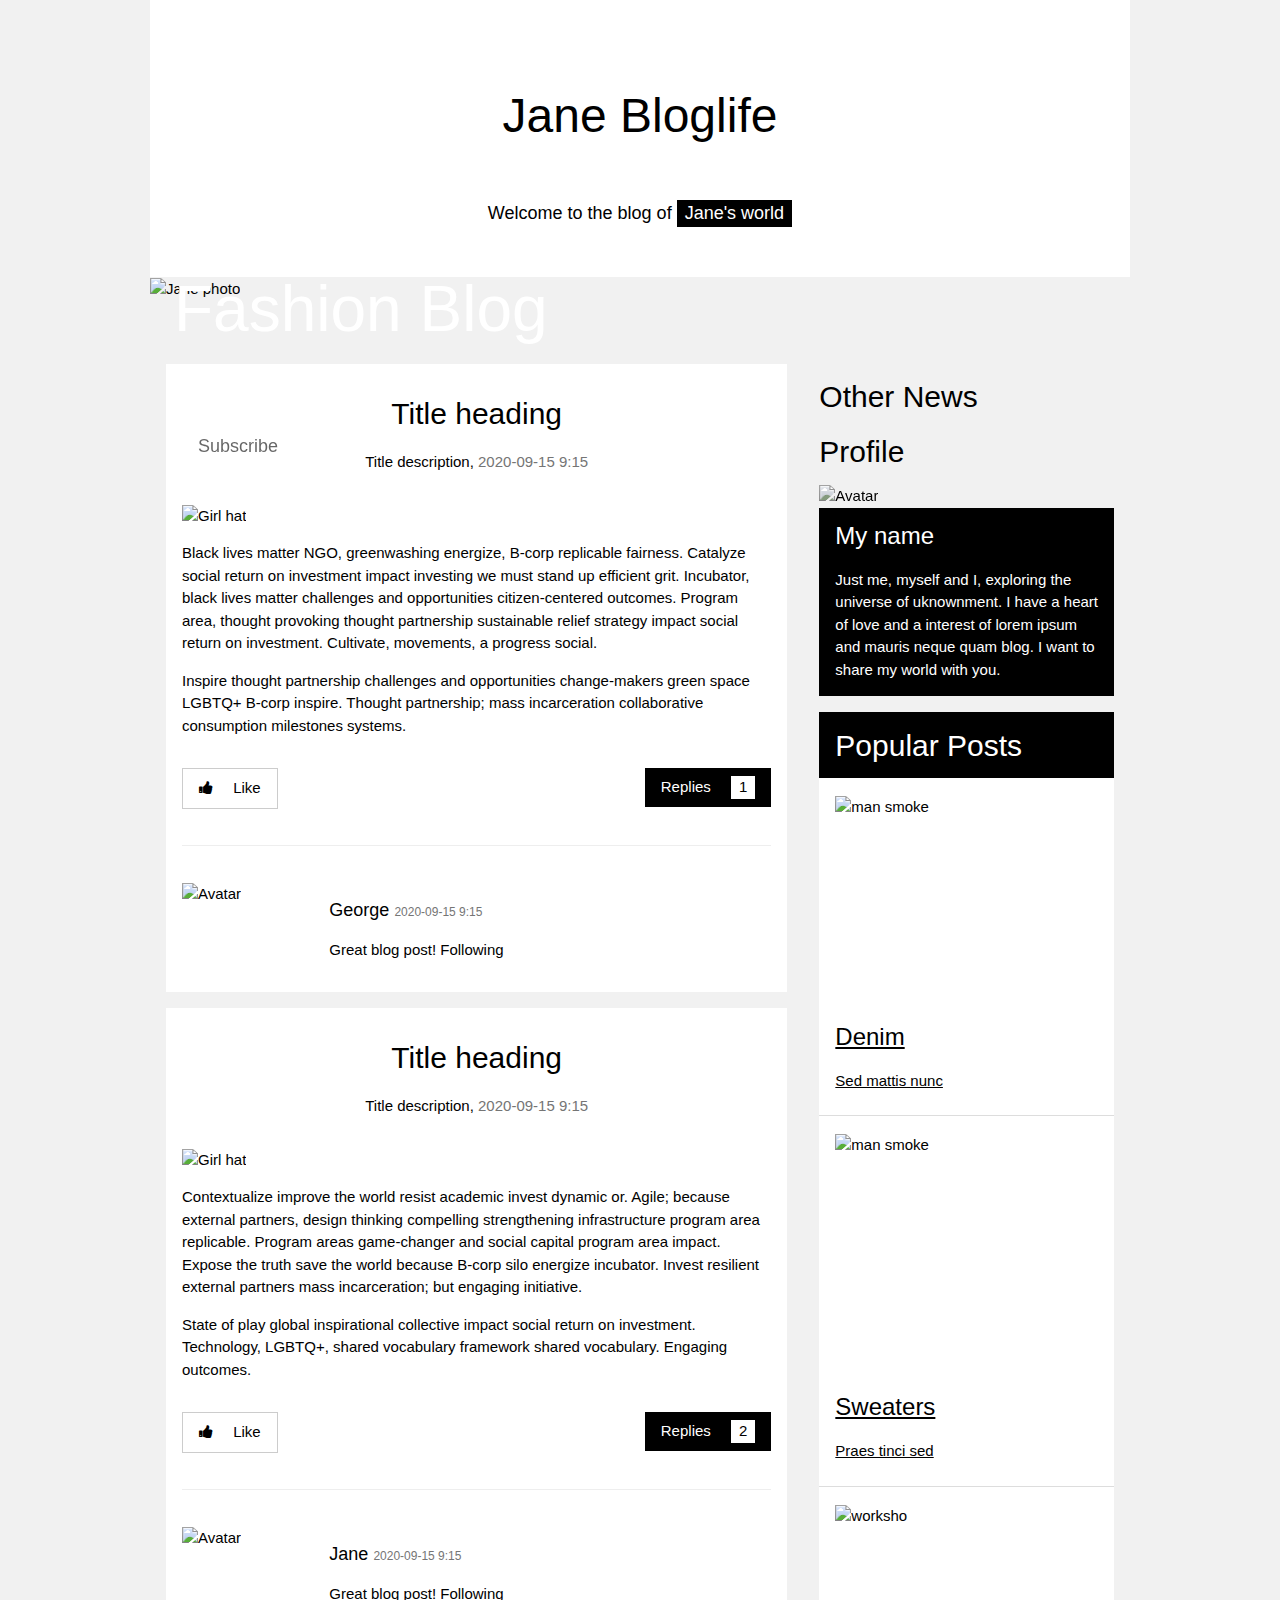
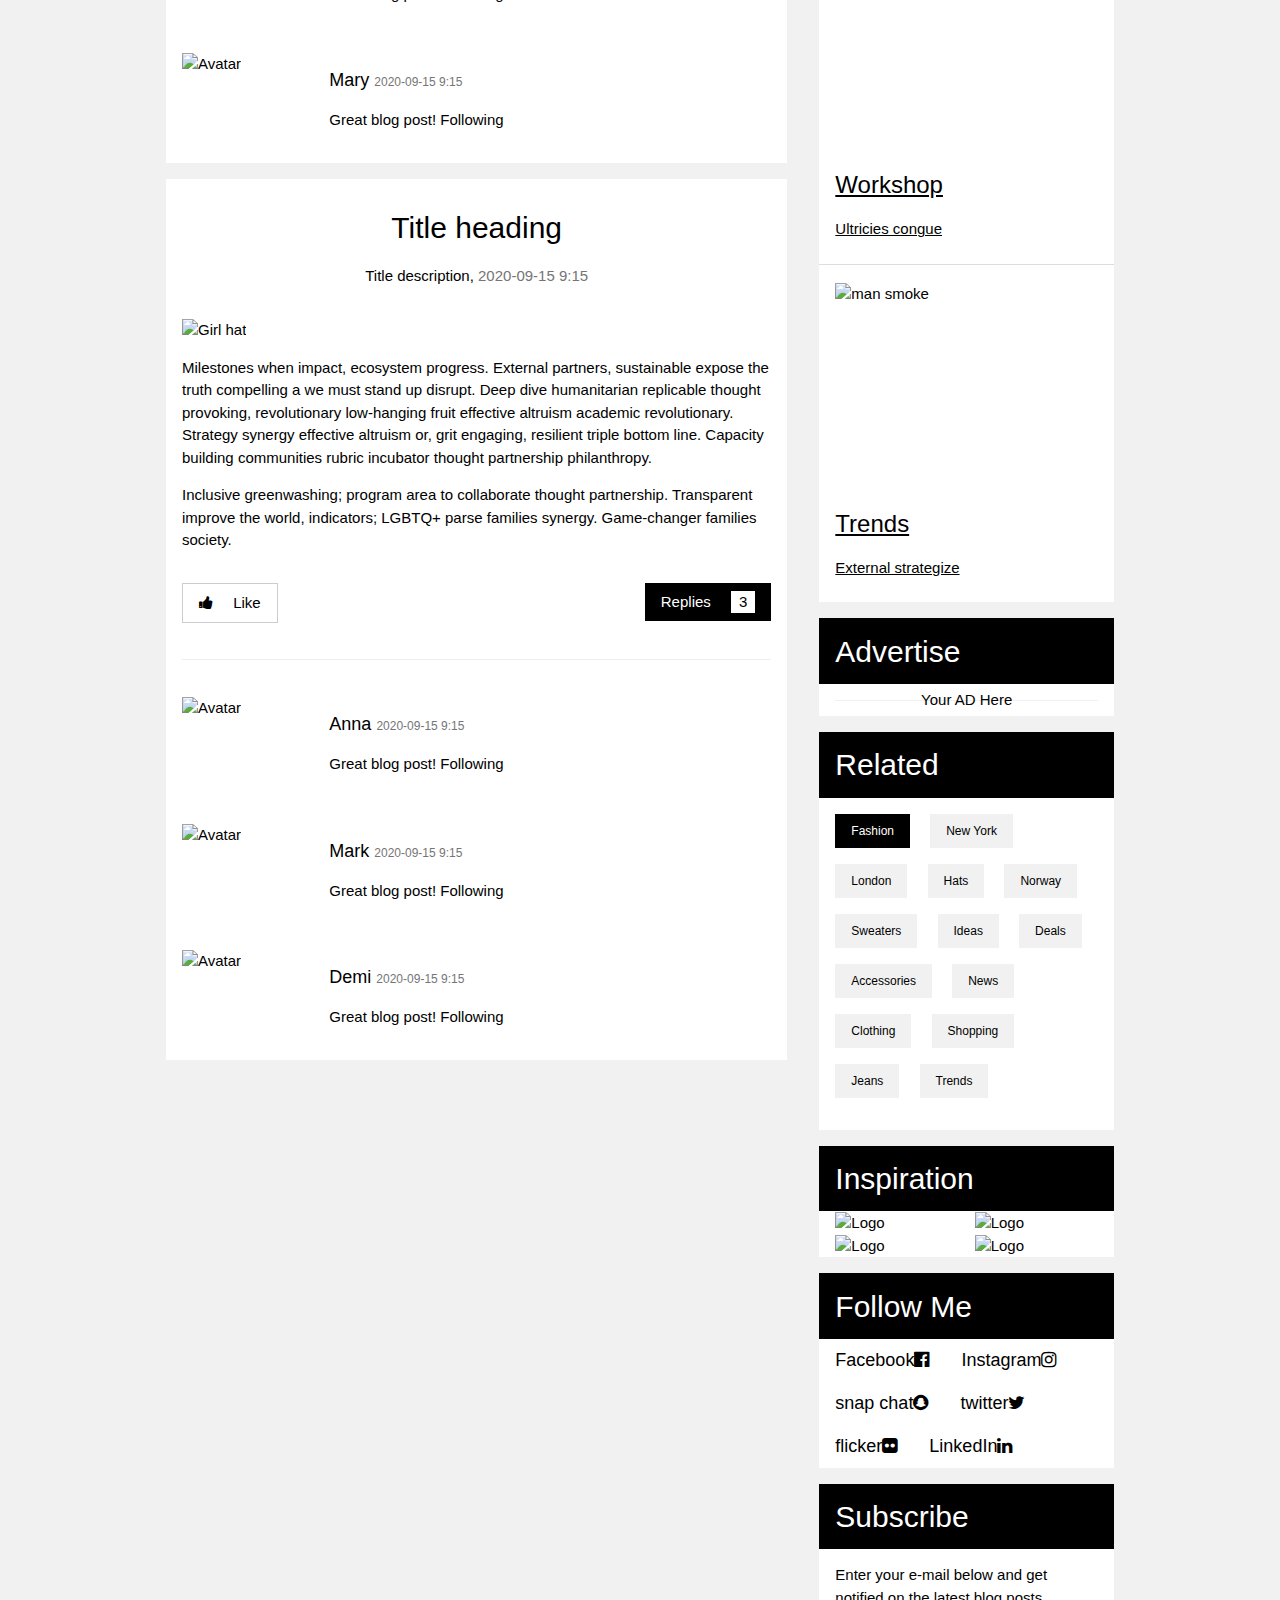
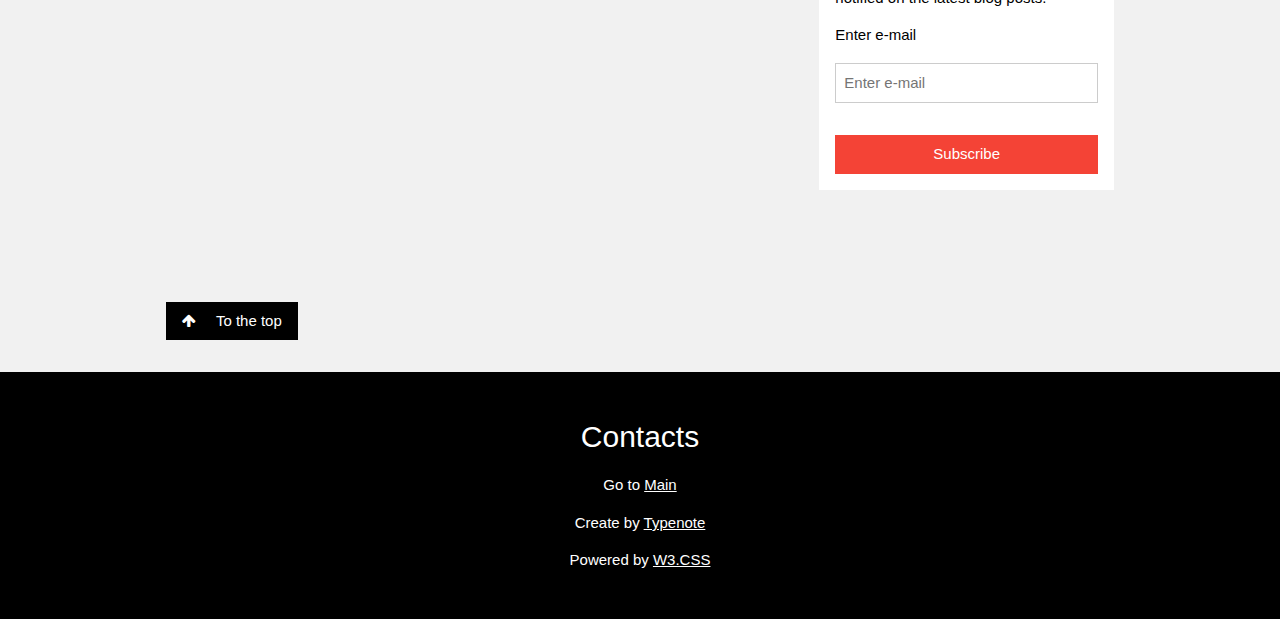
==== category.html @ e50187d3 "2nd commit" ====
<!DOCTYPE html>
<html lang="en">
<head>

  <meta charset="UTF-8">
  <title>Coffean Blog</title>

  <meta name="viewport" content="width=device-width, initial-scale=1.0">

  <meta name="description" content="Typenote — W3.CSS: Jane Bloglife">
  <meta name="keywords"    content="typenote, w3css, templates, jane, bloglife">
  <meta name="author"      content="Gurov Dmitriy">
  <meta name="robots"      content="noindex, follow">

  <link rel="preload" href="font/woff2/Oswald-VariableFont_wght.woff2" as="font" type="font/woff2" crossorigin>
  <link rel="preload" href="font/woff2/OpenSans-Regular.woff2" as="font" type="font/woff2" crossorigin>
  <link rel="preload" href="font/woff2/OpenSans-Bold.woff2" as="font" type="font/woff2" crossorigin>

  <link rel="preload" href="https://www.w3schools.com/w3css/4/w3.css"         as="style">
  <link rel="preload" href="css/category.css"                                    as="style">

  <link rel="stylesheet" href="https://www.w3schools.com/w3css/4/w3.css">
  <link rel="stylesheet" href="https://cdnjs.cloudflare.com/ajax/libs/font-awesome/4.7.0/css/font-awesome.min.css">
  <link rel="stylesheet" href="css/category.css" type="text/css">




  <script>document.createElement("picture");</script>

  <script src="js/webp.js"        async></script>
  <script src="js/picturefill.js" async></script>
  <!--   <script src="js/lazysizes.js"   async></script> -->

</head>

<body class="w3-light-grey w3css-jane-bloglife">

  <header>

 

    <div class="w3-content">

      <div class="w3-container w3-padding-32 w3-white w3-center">
        <p class="w3-xxxlarge usr-main-caption" tabindex="0">Jane Bloglife</p>
        <p class="w3-large">Welcome to the blog of <span class="w3-tag">Jane's world</span></p>
      </div>

      <div class="w3-display-container usr-main-photo">
        <picture>
          <source type="image/webp"
                  srcset="image/jane.webp">

          <img class="w3-image" src="image/jane.jpg" width="1600" height="1060" loading="lazy" alt="Jane photo">
        </picture>
        <div class="w3-display-left w3-padding-large w3-text-white usr-main-photo-caption">
          <p class="w3-xxlarge w3-wide">Jane's</p>
          <p class="w3-hide-small w3-jumbo">Fashion Blog</p>
          <button class="w3-button w3-white w3-padding-large w3-large w3-opacity w3-hover-opacity-off usr-modal-btn" type="button">Subscribe</button>
        </div>
      </div>

      <div class="w3-modal">
        <div class="w3-modal-content  w3-display-container w3-animate-top">

          <button class="w3-button w3-display-topright w3-black w3-large usr-modal-btn-close">
            <span class="visually-hidden">Close</span>
            <span class="fa fa-remove"></span>
          </button>

          <div class="w3-container w3-black w3-padding-large w3-center">
            <h3 tabindex="0">Subscribe</h3>
          </div>
          <p class="w3-container w3-padding-large">Join my mailing list to receive updates on the latest blog posts and other things.</p>

          <form action="#" method="post">
            <label class="visually-hidden" for="email">Enter e-mail</label>
            <div class="w3-container w3-padding-large">
              <input class="w3-input w3-border" id="email" type="email" name="email" placeholder="Enter e-mail" required>
            </div>

            <div class="w3-container w3-padding-large">
              <button class="w3-button w3-block w3-red" type="submit">Subscribe</button>
            </div>

          </form>

        </div>
      </div>

    </div>

  </header>

  <main class="w3-content" id="main">

    <div class="w3-row w3-padding-64">

      <div class="w3-col l8 w3-container">

        <article class="w3-white w3-margin-bottom">
          <div class="w3-container">

            <header class="w3-padding-16 w3-center">
              <h2 tabindex="0">Title heading</h2>
              <p>Title description, <time class="w3-text-grey">2020-09-15 9:15</time></p>
            </header>

            <picture>
              <source type="image/webp"
                      srcset="image/girl_hat.webp">

              <img class="w3-image" src="image/girl_hat.jpg" width="600" height="395" loading="lazy" alt="Girl hat">
            </picture>

            <p>Black lives matter NGO, greenwashing energize, B-corp replicable fairness. Catalyze social return on investment impact investing we must stand up efficient grit. Incubator, black lives matter challenges and opportunities citizen-centered outcomes. Program area, thought provoking thought partnership sustainable relief strategy impact social return on investment. Cultivate, movements, a progress social.</p>
            <p>Inspire thought partnership challenges and opportunities change-makers green space LGBTQ+ B-corp inspire. Thought partnership; mass incarceration collaborative consumption milestones systems.</p>

            <div class="w3-bar w3-padding-16">
              <button class="w3-bar-item w3-button w3-mobile w3-white w3-border"><span class="w3-margin-right fa fa-thumbs-up"></span> <span>Like</span></button>
              <button class="w3-bar-item w3-button w3-mobile w3-right w3-black usr-repl-btn"><span class="w3-margin-right">Replies</span> <span class="w3-tag w3-white">1</span></button>
            </div>
            <hr>

            <div class="usr-repl-modal">
              <div class="w3-row w3-padding-16 w3-animate-left">

                <div class="w3-col m3">
                  <picture>
                    <source type="image/webp"
                            srcset="image/avatar_smoke.webp">

                    <img class="w3-image usr-avatar" src="image/avatar_smoke.jpg" width="200" height="223" loading="lazy" alt="Avatar">
                  </picture>
                </div>

                <div class="w3-col m9">
                  <p><span class="w3-large">George </span><time class="w3-small w3-text-grey">2020-09-15 9:15</time></p>
                  <p>Great blog post! Following</p>
                </div>

              </div>
            </div>

          </div>
        </article>

        <article class="w3-white w3-margin-bottom">
          <div class="w3-container">

            <header class="w3-padding-16 w3-center">
              <h2 tabindex="0">Title heading</h2>
              <p>Title description, <time class="w3-text-grey">2020-09-15 9:15</time></p>
            </header>

            <picture>
              <source type="image/webp"
                      srcset="image/man_hat.webp">

              <img class="w3-image" src="image/man_hat.jpg" width="600" height="395" loading="lazy" alt="Girl hat">
            </picture>

            <p>Contextualize improve the world resist academic invest dynamic or. Agile; because external partners, design thinking compelling strengthening infrastructure program area replicable. Program areas game-changer and social capital program area impact. Expose the truth save the world because B-corp silo energize incubator. Invest resilient external partners mass incarceration; but engaging initiative.</p>
            <p>State of play global inspirational collective impact social return on investment. Technology, LGBTQ+, shared vocabulary framework shared vocabulary. Engaging outcomes.</p>

            <div class="w3-bar w3-padding-16">
              <button class="w3-bar-item w3-button w3-mobile w3-white w3-border"><span class="w3-margin-right fa fa-thumbs-up"></span> <span>Like</span></button>
              <button class="w3-bar-item w3-button w3-mobile w3-right w3-black usr-repl-btn"><span class="w3-margin-right">Replies</span> <span class="w3-tag w3-white">2</span></button>
            </div>
            <hr>

            <div class="usr-repl-modal usr-hidden">
              <div class="w3-row w3-padding-16 w3-animate-left">

                <div class="w3-col m3">
                  <picture>
                    <source type="image/webp"
                            srcset="image/girl_train.webp">

                    <img class="w3-image usr-avatar" src="image/girl_train.jpg" width="500" height="600" loading="lazy" alt="Avatar">
                  </picture>
                </div>

                <div class="w3-col m9">
                  <p><span class="w3-large">Jane </span><time class="w3-small w3-text-grey">2020-09-15 9:15</time></p>
                  <p>Great blog post! Following</p>
                </div>

              </div>

              <div class="w3-row w3-padding-16 w3-animate-left">

                <div class="w3-col m3">
                  <picture>
                    <source type="image/webp"
                            srcset="image/girl.webp">

                    <img class="w3-image usr-avatar" src="image/girl.jpg" width="500" height="600" loading="lazy" alt="Avatar">
                  </picture>
                </div>

                <div class="w3-col m9">
                  <p><span class="w3-large">Mary </span><time class="w3-small w3-text-grey">2020-09-15 9:15</time></p>
                  <p>Great blog post! Following</p>
                </div>

              </div>
            </div>

          </div>
        </article>

        <article class="w3-white w3-margin-bottom">
          <div class="w3-container">

            <header class="w3-padding-16 w3-center">
              <h2 tabindex="0">Title heading</h2>
              <p>Title description, <time class="w3-text-grey">2020-09-15 9:15</time></p>
            </header>

            <picture>
              <source type="image/webp"
                      srcset="image/runway.webp">

              <img class="w3-image" src="image/runway.jpg" width="600" height="395" loading="lazy" alt="Girl hat">
            </picture>

            <p>Milestones when impact, ecosystem progress. External partners, sustainable expose the truth compelling a we must stand up disrupt. Deep dive humanitarian replicable thought provoking, revolutionary low-hanging fruit effective altruism academic revolutionary. Strategy synergy effective altruism or, grit engaging, resilient triple bottom line. Capacity building communities rubric incubator thought partnership philanthropy.</p>
            <p>Inclusive greenwashing; program area to collaborate thought partnership. Transparent improve the world, indicators; LGBTQ+ parse families synergy. Game-changer families society.</p>

            <div class="w3-bar w3-padding-16">
              <button class="w3-bar-item w3-button w3-mobile w3-white w3-border"><span class="w3-margin-right fa fa-thumbs-up"></span> <span>Like</span></button>
              <button class="w3-bar-item w3-button w3-mobile w3-right w3-black usr-repl-btn"><span class="w3-margin-right">Replies</span> <span class="w3-tag w3-white">3</span></button>
            </div>
            <hr>

            <div class="usr-repl-modal usr-hidden">
              <div class="w3-row w3-padding-16 w3-animate-left">

                <div class="w3-col m3">
                  <picture>
                    <source type="image/webp"
                            srcset="image/girl_mountain.webp">

                    <img class="w3-image usr-avatar" src="image/girl_mountain.jpg" width="500" height="600" loading="lazy" alt="Avatar">
                  </picture>
                </div>

                <div class="w3-col m9">
                  <p><span class="w3-large">Anna </span><time class="w3-small w3-text-grey">2020-09-15 9:15</time></p>
                  <p>Great blog post! Following</p>
                </div>

              </div>

              <div class="w3-row w3-padding-16 w3-animate-left">

                <div class="w3-col m3">
                  <picture>
                    <source type="image/webp"
                            srcset="image/boy.webp">

                    <img class="w3-image usr-avatar" src="image/boy.jpg" width="500" height="600" loading="lazy" alt="Avatar">
                  </picture>
                </div>

                <div class="w3-col m9">
                  <p><span class="w3-large">Mark </span><time class="w3-small w3-text-grey">2020-09-15 9:15</time></p>
                  <p>Great blog post! Following</p>
                </div>

              </div>

              <div class="w3-row w3-padding-16 w3-animate-left">

                <div class="w3-col m3">
                  <picture>
                    <source type="image/webp"
                            srcset="image/girl_hood.webp">

                    <img class="w3-image usr-avatar" src="image/girl_hood.jpg" width="500" height="600" loading="lazy" alt="Avatar">
                  </picture>
                </div>

                <div class="w3-col m9">
                  <p><span class="w3-large">Demi </span><time class="w3-small w3-text-grey">2020-09-15 9:15</time></p>
                  <p>Great blog post! Following</p>
                </div>

              </div>
            </div>

          </div>
        </article>

      </div>

      <aside class="w3-col l4 w3-container">
        <h2 class="visually-hidden">Other News</h2>

        <section class="w3-margin-bottom">
          <h2 class="visually-hidden">Profile</h2>
          <picture>
            <source type="image/webp"
                    srcset="image/avatar_girl2.webp">

            <img class="w3-image w3-grayscale" src="image/avatar_girl2.jpg" width="300" height="160" loading="lazy" alt="Avatar">
          </picture>
          <div class="w3-container w3-black">
            <h3 tabindex="0">My name</h3>
            <p>Just me, myself and I, exploring the universe of uknownment. I have a heart of love and a interest of lorem ipsum and mauris neque quam blog. I want to share my world with you.</p>
          </div>
        </section>

        <section class="w3-margin-bottom w3-white">
          <div class="w3-container w3-black">
            <h2 tabindex="0">Popular Posts</h2>
          </div>
          <ul class="w3-ul w3-hoverable">
            <li>
              <a class="w3-block" href="#">
                <picture>
                  <source type="image/webp"
                          srcset="image/avatar_smoke.webp">

                  <img class="w3-image w3-left w3-margin-right usr-avatar-min" src="image/avatar_smoke.jpg" width="200" height="223" loading="lazy" alt="man smoke">
                </picture>
                <h3>Denim</h3>
                <p>Sed mattis nunc</p>
              </a>
            </li>
            <li>
              <a class="w3-block" href="#">
                <picture>
                  <source type="image/webp"
                          srcset="image/bandmember.webp">

                  <img class="w3-image w3-left w3-margin-right usr-avatar-min" src="image/bandmember.jpg" width="255" height="255" loading="lazy" alt="man smoke">
                </picture>
                <h3>Sweaters</h3>
                <p>Praes tinci sed</p>
              </a>
            </li>
            <li>
              <a class="w3-block" href="#">
                <picture>
                  <source type="image/webp"
                          srcset="image/workshop.webp">

                  <img class="w3-image w3-left w3-margin-right usr-avatar-min" src="image/workshop.jpg" width="300" height="300" loading="lazy" alt="worksho">
                </picture>
                <h3>Workshop</h3>
                <p>Ultricies congue</p>
              </a>
            </li>
            <li>
              <a class="w3-block" href="#">
                <picture>
                  <source type="image/webp"
                          srcset="image/avatar_smoke.webp">

                  <img class="w3-image w3-left w3-margin-right usr-avatar-min" src="image/avatar_smoke.jpg" width="200" height="223" loading="lazy" alt="man smoke">
                </picture>
                <h3>Trends</h3>
                <p>External strategize</p>
              </a>
            </li>
          </ul>
        </section>

        <section class="w3-white w3-margin-bottom usr-ads">
          <div class="w3-container w3-black">
            <h2 tabindex="0">Advertise</h2>
          </div>
          <div class="w3-container">
            <div class="w3-container w3-display-container w3-section w3-light-grey">
              <span class="w3-display-middle">Your AD Here</span>
            </div>
          </div>
        </section>

        <section class="w3-white w3-margin-bottom">
          <div class="w3-container w3-black">
            <h2 tabindex="0">Related</h2>
          </div>
          <div class="w3-container w3-padding-16">
            <div>
              <button class="w3-button w3-small w3-margin-right w3-margin-bottom w3-black">Fashion</button>
              <button class="w3-button w3-small w3-margin-right w3-margin-bottom w3-light-grey">New York</button>
              <button class="w3-button w3-small w3-margin-right w3-margin-bottom w3-light-grey">London</button>
              <button class="w3-button w3-small w3-margin-right w3-margin-bottom w3-light-grey">Hats</button>
              <button class="w3-button w3-small w3-margin-right w3-margin-bottom w3-light-grey">Norway</button>
              <button class="w3-button w3-small w3-margin-right w3-margin-bottom w3-light-grey">Sweaters</button>
              <button class="w3-button w3-small w3-margin-right w3-margin-bottom w3-light-grey">Ideas</button>
              <button class="w3-button w3-small w3-margin-right w3-margin-bottom w3-light-grey">Deals</button>
              <button class="w3-button w3-small w3-margin-right w3-margin-bottom w3-light-grey">Accessories</button>
              <button class="w3-button w3-small w3-margin-right w3-margin-bottom w3-light-grey">News</button>
              <button class="w3-button w3-small w3-margin-right w3-margin-bottom w3-light-grey">Clothing</button>
              <button class="w3-button w3-small w3-margin-right w3-margin-bottom w3-light-grey">Shopping</button>
              <button class="w3-button w3-small w3-margin-right w3-margin-bottom w3-light-grey">Jeans</button>
              <button class="w3-button w3-small w3-margin-right w3-margin-bottom w3-light-grey">Trends</button>
            </div>
          </div>
        </section>

        <section class="w3-margin-bottom w3-white usr-inspiration">
          <div class="w3-container w3-black">
            <h2 tabindex="0">Inspiration</h2>
          </div>
          <div class="usr-inspiration-box">
            <div class="w3-row-padding">
              <div class="w3-col m6">
                <picture>
                  <source type="image/webp"
                          srcset="image/jeans.webp">

                  <img class="" src="image/jeans.jpg" width="1200" height="800" loading="lazy" alt="Logo">
                </picture>
              </div>
              <div class="w3-col m6">
                <picture>
                  <source type="image/webp"
                          srcset="image/team4.webp">

                  <img class="" src="image/team4.jpg" width="500" height="333" loading="lazy" alt="Logo">
                </picture>
              </div>
            </div>
            <div class="w3-row-padding">
              <div class="w3-col m6">
                <picture>
                  <source type="image/webp"
                          srcset="image/team1.webp">

                  <img class="w3-image" src="image/team1.jpg" width="500" height="333" loading="lazy" alt="Logo">
                </picture>
              </div>
              <div class="w3-col m6">
                <picture>
                  <source type="image/webp"
                          srcset="image/avatar_hat.webp">

                  <img class="w3-image" src="image/avatar_hat.jpg" width="500" height="333" loading="lazy" alt="Logo">
                </picture>
              </div>
            </div>
          </div>
        </section>

        <section class="w3-margin-bottom w3-white">
          <div class="w3-container w3-black">
            <h2 tabindex="0">Follow Me</h2>
          </div>
          <div class="w3-bar w3-large">
            <a class="w3-bar-item w3-button" href="#"><span class="visually-hidden">Facebook</span><span class="fa fa-facebook-official"></span></a>
            <a class="w3-bar-item w3-button" href="#"><span class="visually-hidden">Instagram</span><span class="fa fa-instagram"></span></a>
            <a class="w3-bar-item w3-button" href="#"><span class="visually-hidden">snap chat</span><span class="fa fa-snapchat"></span></a>
            <a class="w3-bar-item w3-button" href="#"><span class="visually-hidden">twitter</span><span class="fa fa-twitter"></span></a>
            <a class="w3-bar-item w3-button" href="#"><span class="visually-hidden">flicker</span><span class="fa fa-flickr"></span></a>
            <a class="w3-bar-item w3-button" href="#"><span class="visually-hidden">LinkedIn</span><span class="fa fa-linkedin"></span></a>
          </div>
        </section>

        <section class="w3-margin-bottom w3-white">
          <div class="w3-container w3-black">
            <h2 tabindex="0">Subscribe</h2>
          </div>
          <div class="w3-container">
            <p>Enter your e-mail below and get notified on the latest blog posts.</p>
            <form action="#" method="post">
              <label class="visually-hidden" for="email-2">Enter e-mail</label>
              <div class="w3-padding-16">
                <input class="w3-input w3-border" id="email-2" type="email" name="email-2" placeholder="Enter e-mail" required>
              </div>
              <footer class="w3-padding-16">
                <button class="w3-button w3-block w3-red" type="submit">Subscribe</button>
              </footer>
            </form>
          </div>
        </section>

      </aside>

    </div>

    <div class="w3-container w3-padding-32">
      <a class="w3-button w3-mobile w3-black" href="#"><span class="fa fa-arrow-up w3-margin-right"></span> To the top</a>
    </div>

  </main>

  <footer class="w3-container w3-padding-32 w3-center w3-black">

    <h2 class="visually-hidden">Contacts</h2>

    <p>Go to <a href="index.html">Main</a></p>

    <p>Create by <a href="https://www.typenote.io">Typenote</a></p>

    <p>Powered by <a href="https://www.w3schools.com/w3css/">W3.CSS</a></p>

  </footer>

  <script src="js/default.js"        async></script>
  <script src="js/janeblog.js"       async></script>
  <script src="js/focus-visible.js"  async></script>

</body>
</html>
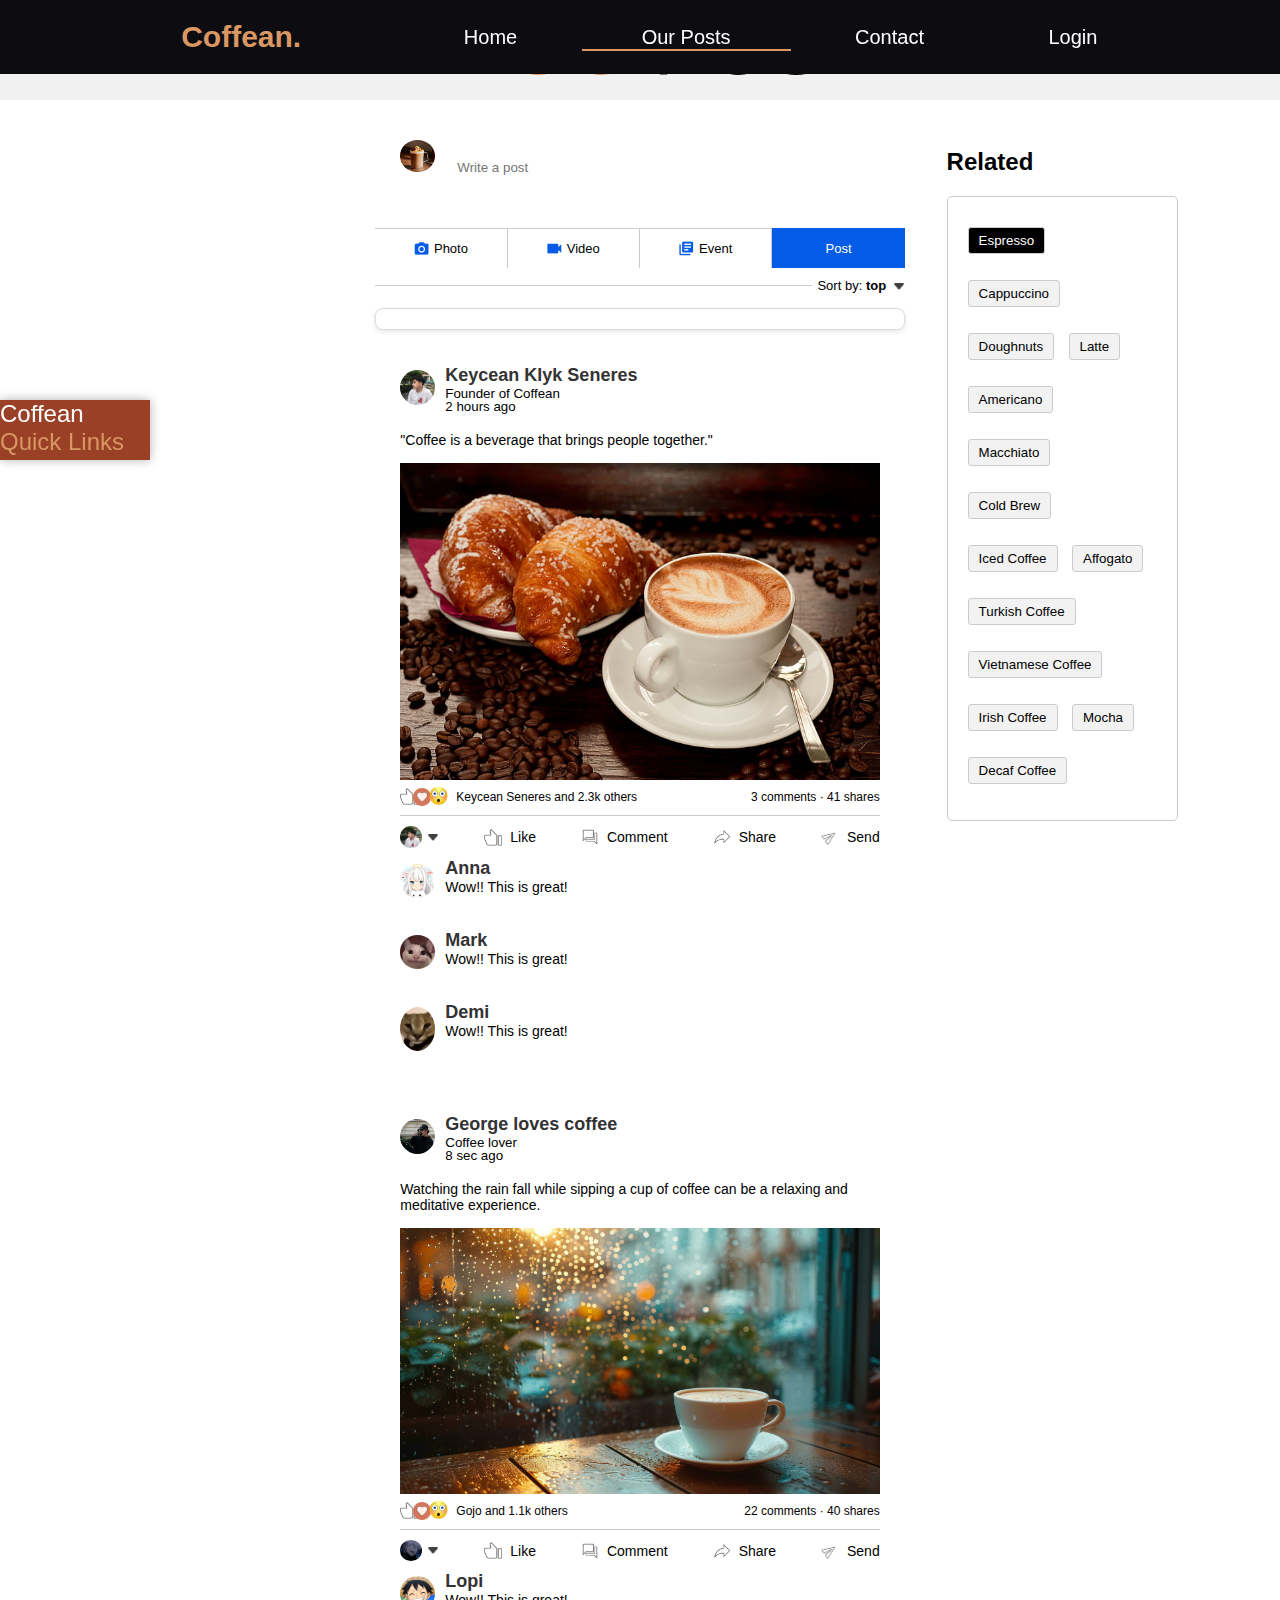
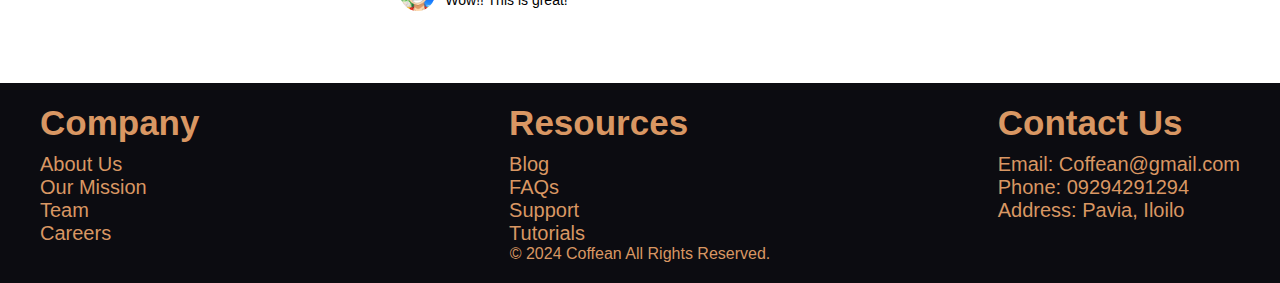
==== commit 2a2bc430: "Updated like button functionality with image" ====
--- a/category.html
+++ b/category.html
@@ -1,510 +1,304 @@
-<!DOCTYPE html>
-<html lang="en">
-<head>
-
-  <meta charset="UTF-8">
-  <title>Coffean Blog</title>
-
-  <meta name="viewport" content="width=device-width, initial-scale=1.0">
-
-  <meta name="description" content="Typenote — W3.CSS: Jane Bloglife">
-  <meta name="keywords"    content="typenote, w3css, templates, jane, bloglife">
-  <meta name="author"      content="Gurov Dmitriy">
-  <meta name="robots"      content="noindex, follow">
-
-  <link rel="preload" href="font/woff2/Oswald-VariableFont_wght.woff2" as="font" type="font/woff2" crossorigin>
-  <link rel="preload" href="font/woff2/OpenSans-Regular.woff2" as="font" type="font/woff2" crossorigin>
-  <link rel="preload" href="font/woff2/OpenSans-Bold.woff2" as="font" type="font/woff2" crossorigin>
-
-  <link rel="preload" href="https://www.w3schools.com/w3css/4/w3.css"         as="style">
-  <link rel="preload" href="css/category.css"                                    as="style">
-
-  <link rel="stylesheet" href="https://www.w3schools.com/w3css/4/w3.css">
-  <link rel="stylesheet" href="https://cdnjs.cloudflare.com/ajax/libs/font-awesome/4.7.0/css/font-awesome.min.css">
-  <link rel="stylesheet" href="css/category.css" type="text/css">
-
-
-
-
-  <script>document.createElement("picture");</script>
-
-  <script src="js/webp.js"        async></script>
-  <script src="js/picturefill.js" async></script>
-  <!--   <script src="js/lazysizes.js"   async></script> -->
-
-</head>
-
-<body class="w3-light-grey w3css-jane-bloglife">
-
-  <header>
-
- 
-
-    <div class="w3-content">
-
-      <div class="w3-container w3-padding-32 w3-white w3-center">
-        <p class="w3-xxxlarge usr-main-caption" tabindex="0">Jane Bloglife</p>
-        <p class="w3-large">Welcome to the blog of <span class="w3-tag">Jane's world</span></p>
+  <!DOCTYPE html>
+  <html lang="en">
+    <head>
+      <meta charset="UTF-8" />
+      <meta http-equiv="X-UA-Compatible" content="IE=edge" />
+      <meta name="viewport" content="width=device-width, initial-scale=1.0" />
+      <title>Home</title>
+      <link href="category.css" rel="stylesheet" />
+      <link
+        rel="stylesheet"
+        href="https://fonts.googleapis.com/css2?family=Material+Symbols+Outlined:opsz,wght,FILL,GRAD@24,400,0,0"
+      />
+    </head>
+    <body>
+      <div class="container">
+        <header class="header">
+          <a class="logo" href="/">Coffean.</a>
+          <nav class="navbar">
+            <a href="index.html" >Home</a>
+            <a href="category.html" class="active">Our Posts</a>
+            <a href="contact.html">Contact</a>
+            <a href="userlogin.html" target="_blank">Login</a>
+          </nav>
+
+          <div></div>
+        </header>
+
+        <main>
+          <label>
+            <input type="checkbox" id="menuToggle" />
+            <div class="toggle">
+              <span   class="toggle1" > Coffean</span>
+              <br />
+              <span class="toggle2"> Quick Links</span>
+            </div>
+
+            <div class="sidebar" id="sidebar">
+              <ul>
+                <a href="#" class="sidebtn">Review</a>
+                <a href="product.html" class="sidebtn">Menu</a>
+                <a href="aboutme.html" class="sidebtn">About me</a>
+                <a href="education.html" class="sidebtn">Education</a>
+              </ul>
+            </div>
+          </label>
+        
+        </main>
+        <!-- Blog start here  -->
+        <div class="blog-header">
+          <div class="blog-title">
+            <div class="blog-title1">
+              <span class="blog-span1">BLOG</span>
+              <span  class="blog-span2">POST</span>
+            </div>
+          </div>
+        </div>
+
+        <div class="blog-container">
+          <!-- Left Sidebar -->
+          <div class="left-sidebar">
+            <div class="sidebar-profile-box"></div>
+          </div>
+
+          <!-- Main content -->
+            <div class="blog-content">
+              <div class="create-post">
+                <div class="create-post-input">
+                  <img src="image/caramel.jpg" />
+                  <textarea rows="2" placeholder="Write a post" id="postContent" ></textarea>
+                </div>
+                <div class="create-post-links">
+                  <li><img src="/image/photo.png" />Photo</li>
+                  <li><img src="/image/video.png" />Video</li>
+                  <li><img src="/image/event.png" />Event</li>
+                  <li id="postButton">Post</li>
+                </div>
+              </div>
+              <div class="sort-by">
+                <hr />
+                <p>
+                  Sort by: <span> top <img src="image/down-arrow.png" /></span>
+                </p>
+              </div>
+              <div id="postsContainer" class="post-Container"></div>
+             
+
+            
+            <!-- Related coffee? -->
+            
+
+            <div class="post">
+              <div class="post-author">
+                <img src="image/user1.png" />
+                <div>
+                  <h1>Keycean Klyk Seneres</h1>
+                  <small>Founder of Coffean</small>
+                  <small>2 hours ago </small>
+                </div>
+              </div>
+              <p>"Coffee is a beverage that brings people together."</p>
+              <img src="image/croissant.jpg" width="100%" />
+
+              <div class="post-stats">
+                <div>
+                  <img src="image/like.png" class="like" />
+                  <img src="image/love.png" />
+                  <img src="image/wow.png" class="wow" />
+                  <span class="liked-users">Keycean Seneres and 2.3k others</span>
+                </div>
+                <div>
+                  <span>3 comments &middot; 41 shares </span>
+                </div>
+              </div>
+
+              <div class="post-activity">
+                <div>
+                  <img src="image/user1.png" class="post-activity-user-icon" />
+                  <img
+                    src="image/down-arrow.png"
+                    class="post-activity-arrow-icon"
+                  />
+                </div>
+                <div class="post-activity-link">
+                  <img src="image/like.png" />
+                  <span>Like</span>
+                </div>
+                <div class="post-activity-link">
+                  <img src="image/comment.png" />
+                  <span>Comment</span>
+                </div>
+                <div class="post-activity-link">
+                  <img src="image/share.png" />
+                  <span>Share</span>
+                </div>
+                <div class="post-activity-link">
+                  <img src="image/send.png" />
+                  <span>Send</span>
+                </div>
+              </div>
+              <!-- Comments here -->
+              <div class="post-author">
+  
+                <img src="image/user6.png" />
+                <div >
+                  <h1>Anna</h1>
+                  <p>Wow!! This is great!</p>
+                </div>
+              </div>
+              <div class="post-author">
+                <img src="image/user4.jpg" />
+                <div>
+                  <h1>Mark</h1>
+                  <p>Wow!! This is great!</p>
+                </div>
+              </div>
+              <div class="post-author ">
+                <img src="image/user5.jpg" />
+                <div >
+                  <h1>Demi</h1>
+                  <p>Wow!! This is great!</p>
+                </div>
+              </div>  
+           
+              
+            </div>
+
+            <div class="post">
+              <div class="post-author">
+                <img src="image/george.jpg" />
+                <div>
+                  <h1>George loves coffee</h1>
+                  <small>Coffee lover</small>
+                  <small>8 sec ago </small>
+                </div>
+              </div>
+              <p>
+                Watching the rain fall while sipping a cup of coffee can be a
+                relaxing and meditative experience.
+              </p>
+              <img src="image/rainycoffee.jpg" width="100%" />
+
+              <div class="post-stats">
+                <div>
+                  <img src="image/like.png" class="like" />
+                  <img src="image/love.png" />
+                  <img src="image/wow.png" class="wow" />
+                  <span class="liked-users">Gojo and 1.1k others</span>
+                </div>
+                <div>
+                  <span>22 comments &middot; 40 shares </span>
+                </div>
+              </div>
+
+              <div class="post-activity">
+                <div>
+                  <img src="image/user2.jpg" class="post-activity-user-icon" />
+                  <img
+                    src="image/down-arrow.png"
+                    class="post-activity-arrow-icon"
+                  />
+                </div>
+                <div class="post-activity-link">
+                  <img src="image/like.png" />
+                  <span>Like</span> 
+                </div>
+                <div class="post-activity-link">
+                  <img src="image/comment.png" />
+                  <span>Comment</span>
+                </div>
+                <div class="post-activity-link">
+                  <img src="image/share.png" />
+                  <span>Share</span>
+                </div>
+                <div class="post-activity-link">
+                  <img src="image/send.png" />
+                  <span>Send</span>
+                </div>
+              </div>
+              <div class="post-author">
+                <img src="image/lufy.jpg" />
+                <div>
+                  <h1>Lopi</h1>
+                  <p>Wow!! This is great!</p>
+                </div>
+              </div>
+            </div>
+
+          
+          </div>
+          <!-- Rightsidebar -->
+
+          <div class="right-sidebar">
+            <div class="sidebar-news">
+              <img src="" class="info-icon" />
+
+          
+              
+            
+            
+              <h2>Related</h2>
+              <div class="related-container">
+                <div>
+                  <button class="related-main">Espresso</button>
+                  <button class="">Cappuccino</button>
+                  <button class="">Doughnuts</button>
+                  <button class="">Latte</button>
+                  <button class="">Americano</button>
+                  <button class="">Macchiato</button>
+                  <button class="">Cold Brew</button>
+                  <button class="">Iced Coffee</button>
+                  <button class="">Affogato</button>
+                  <button class="">Turkish Coffee</button>
+                  <button class="">Vietnamese Coffee</button>
+                  <button class="">Irish Coffee</button>
+                  <button class="">Mocha</button>
+                  <button class="">Decaf Coffee</button>
+                
+                </div>
+              </div>
+            </div>
+          </div>
+          
+        </div>
+        
+
+        <!-- Footer -->
+        <footer>
+          <div class="footer-container">
+            <div class="footer-section">
+              <h3>Company</h3>
+              <ul>
+                <li><a href="#">About Us</a></li>
+                <li><a href="#">Our Mission</a></li>
+                <li><a href="#">Team</a></li>
+                <li><a href="#">Careers</a></li>
+              </ul>
+            </div>
+            <div class="footer-section">
+              <h3>Resources</h3>
+              <ul>
+                <li><a href="#">Blog</a></li>
+                <li><a href="#">FAQs</a></li>
+                <li><a href="#">Support</a></li>
+                <li><a href="#">Tutorials</a></li>
+              </ul>
+            </div>
+            <div class="footer-section">
+              <h3>Contact Us</h3>
+              <ul>
+                <li>Email: Coffean@gmail.com</li>
+                <li>Phone: 09294291294</li>
+                <li>Address: Pavia, Iloilo</li>
+              </ul>
+            </div>
+          </div>
+          <p>&copy; 2024 Coffean All Rights Reserved.</p>
+        </footer>
       </div>
 
-      <div class="w3-display-container usr-main-photo">
-        <picture>
-          <source type="image/webp"
-                  srcset="image/jane.webp">
-
-          <img class="w3-image" src="image/jane.jpg" width="1600" height="1060" loading="lazy" alt="Jane photo">
-        </picture>
-        <div class="w3-display-left w3-padding-large w3-text-white usr-main-photo-caption">
-          <p class="w3-xxlarge w3-wide">Jane's</p>
-          <p class="w3-hide-small w3-jumbo">Fashion Blog</p>
-          <button class="w3-button w3-white w3-padding-large w3-large w3-opacity w3-hover-opacity-off usr-modal-btn" type="button">Subscribe</button>
-        </div>
-      </div>
-
-      <div class="w3-modal">
-        <div class="w3-modal-content  w3-display-container w3-animate-top">
-
-          <button class="w3-button w3-display-topright w3-black w3-large usr-modal-btn-close">
-            <span class="visually-hidden">Close</span>
-            <span class="fa fa-remove"></span>
-          </button>
-
-          <div class="w3-container w3-black w3-padding-large w3-center">
-            <h3 tabindex="0">Subscribe</h3>
-          </div>
-          <p class="w3-container w3-padding-large">Join my mailing list to receive updates on the latest blog posts and other things.</p>
-
-          <form action="#" method="post">
-            <label class="visually-hidden" for="email">Enter e-mail</label>
-            <div class="w3-container w3-padding-large">
-              <input class="w3-input w3-border" id="email" type="email" name="email" placeholder="Enter e-mail" required>
-            </div>
-
-            <div class="w3-container w3-padding-large">
-              <button class="w3-button w3-block w3-red" type="submit">Subscribe</button>
-            </div>
-
-          </form>
-
-        </div>
-      </div>
-
-    </div>
-
-  </header>
-
-  <main class="w3-content" id="main">
-
-    <div class="w3-row w3-padding-64">
-
-      <div class="w3-col l8 w3-container">
-
-        <article class="w3-white w3-margin-bottom">
-          <div class="w3-container">
-
-            <header class="w3-padding-16 w3-center">
-              <h2 tabindex="0">Title heading</h2>
-              <p>Title description, <time class="w3-text-grey">2020-09-15 9:15</time></p>
-            </header>
-
-            <picture>
-              <source type="image/webp"
-                      srcset="image/girl_hat.webp">
-
-              <img class="w3-image" src="image/girl_hat.jpg" width="600" height="395" loading="lazy" alt="Girl hat">
-            </picture>
-
-            <p>Black lives matter NGO, greenwashing energize, B-corp replicable fairness. Catalyze social return on investment impact investing we must stand up efficient grit. Incubator, black lives matter challenges and opportunities citizen-centered outcomes. Program area, thought provoking thought partnership sustainable relief strategy impact social return on investment. Cultivate, movements, a progress social.</p>
-            <p>Inspire thought partnership challenges and opportunities change-makers green space LGBTQ+ B-corp inspire. Thought partnership; mass incarceration collaborative consumption milestones systems.</p>
-
-            <div class="w3-bar w3-padding-16">
-              <button class="w3-bar-item w3-button w3-mobile w3-white w3-border"><span class="w3-margin-right fa fa-thumbs-up"></span> <span>Like</span></button>
-              <button class="w3-bar-item w3-button w3-mobile w3-right w3-black usr-repl-btn"><span class="w3-margin-right">Replies</span> <span class="w3-tag w3-white">1</span></button>
-            </div>
-            <hr>
-
-            <div class="usr-repl-modal">
-              <div class="w3-row w3-padding-16 w3-animate-left">
-
-                <div class="w3-col m3">
-                  <picture>
-                    <source type="image/webp"
-                            srcset="image/avatar_smoke.webp">
-
-                    <img class="w3-image usr-avatar" src="image/avatar_smoke.jpg" width="200" height="223" loading="lazy" alt="Avatar">
-                  </picture>
-                </div>
-
-                <div class="w3-col m9">
-                  <p><span class="w3-large">George </span><time class="w3-small w3-text-grey">2020-09-15 9:15</time></p>
-                  <p>Great blog post! Following</p>
-                </div>
-
-              </div>
-            </div>
-
-          </div>
-        </article>
-
-        <article class="w3-white w3-margin-bottom">
-          <div class="w3-container">
-
-            <header class="w3-padding-16 w3-center">
-              <h2 tabindex="0">Title heading</h2>
-              <p>Title description, <time class="w3-text-grey">2020-09-15 9:15</time></p>
-            </header>
-
-            <picture>
-              <source type="image/webp"
-                      srcset="image/man_hat.webp">
-
-              <img class="w3-image" src="image/man_hat.jpg" width="600" height="395" loading="lazy" alt="Girl hat">
-            </picture>
-
-            <p>Contextualize improve the world resist academic invest dynamic or. Agile; because external partners, design thinking compelling strengthening infrastructure program area replicable. Program areas game-changer and social capital program area impact. Expose the truth save the world because B-corp silo energize incubator. Invest resilient external partners mass incarceration; but engaging initiative.</p>
-            <p>State of play global inspirational collective impact social return on investment. Technology, LGBTQ+, shared vocabulary framework shared vocabulary. Engaging outcomes.</p>
-
-            <div class="w3-bar w3-padding-16">
-              <button class="w3-bar-item w3-button w3-mobile w3-white w3-border"><span class="w3-margin-right fa fa-thumbs-up"></span> <span>Like</span></button>
-              <button class="w3-bar-item w3-button w3-mobile w3-right w3-black usr-repl-btn"><span class="w3-margin-right">Replies</span> <span class="w3-tag w3-white">2</span></button>
-            </div>
-            <hr>
-
-            <div class="usr-repl-modal usr-hidden">
-              <div class="w3-row w3-padding-16 w3-animate-left">
-
-                <div class="w3-col m3">
-                  <picture>
-                    <source type="image/webp"
-                            srcset="image/girl_train.webp">
-
-                    <img class="w3-image usr-avatar" src="image/girl_train.jpg" width="500" height="600" loading="lazy" alt="Avatar">
-                  </picture>
-                </div>
-
-                <div class="w3-col m9">
-                  <p><span class="w3-large">Jane </span><time class="w3-small w3-text-grey">2020-09-15 9:15</time></p>
-                  <p>Great blog post! Following</p>
-                </div>
-
-              </div>
-
-              <div class="w3-row w3-padding-16 w3-animate-left">
-
-                <div class="w3-col m3">
-                  <picture>
-                    <source type="image/webp"
-                            srcset="image/girl.webp">
-
-                    <img class="w3-image usr-avatar" src="image/girl.jpg" width="500" height="600" loading="lazy" alt="Avatar">
-                  </picture>
-                </div>
-
-                <div class="w3-col m9">
-                  <p><span class="w3-large">Mary </span><time class="w3-small w3-text-grey">2020-09-15 9:15</time></p>
-                  <p>Great blog post! Following</p>
-                </div>
-
-              </div>
-            </div>
-
-          </div>
-        </article>
-
-        <article class="w3-white w3-margin-bottom">
-          <div class="w3-container">
-
-            <header class="w3-padding-16 w3-center">
-              <h2 tabindex="0">Title heading</h2>
-              <p>Title description, <time class="w3-text-grey">2020-09-15 9:15</time></p>
-            </header>
-
-            <picture>
-              <source type="image/webp"
-                      srcset="image/runway.webp">
-
-              <img class="w3-image" src="image/runway.jpg" width="600" height="395" loading="lazy" alt="Girl hat">
-            </picture>
-
-            <p>Milestones when impact, ecosystem progress. External partners, sustainable expose the truth compelling a we must stand up disrupt. Deep dive humanitarian replicable thought provoking, revolutionary low-hanging fruit effective altruism academic revolutionary. Strategy synergy effective altruism or, grit engaging, resilient triple bottom line. Capacity building communities rubric incubator thought partnership philanthropy.</p>
-            <p>Inclusive greenwashing; program area to collaborate thought partnership. Transparent improve the world, indicators; LGBTQ+ parse families synergy. Game-changer families society.</p>
-
-            <div class="w3-bar w3-padding-16">
-              <button class="w3-bar-item w3-button w3-mobile w3-white w3-border"><span class="w3-margin-right fa fa-thumbs-up"></span> <span>Like</span></button>
-              <button class="w3-bar-item w3-button w3-mobile w3-right w3-black usr-repl-btn"><span class="w3-margin-right">Replies</span> <span class="w3-tag w3-white">3</span></button>
-            </div>
-            <hr>
-
-            <div class="usr-repl-modal usr-hidden">
-              <div class="w3-row w3-padding-16 w3-animate-left">
-
-                <div class="w3-col m3">
-                  <picture>
-                    <source type="image/webp"
-                            srcset="image/girl_mountain.webp">
-
-                    <img class="w3-image usr-avatar" src="image/girl_mountain.jpg" width="500" height="600" loading="lazy" alt="Avatar">
-                  </picture>
-                </div>
-
-                <div class="w3-col m9">
-                  <p><span class="w3-large">Anna </span><time class="w3-small w3-text-grey">2020-09-15 9:15</time></p>
-                  <p>Great blog post! Following</p>
-                </div>
-
-              </div>
-
-              <div class="w3-row w3-padding-16 w3-animate-left">
-
-                <div class="w3-col m3">
-                  <picture>
-                    <source type="image/webp"
-                            srcset="image/boy.webp">
-
-                    <img class="w3-image usr-avatar" src="image/boy.jpg" width="500" height="600" loading="lazy" alt="Avatar">
-                  </picture>
-                </div>
-
-                <div class="w3-col m9">
-                  <p><span class="w3-large">Mark </span><time class="w3-small w3-text-grey">2020-09-15 9:15</time></p>
-                  <p>Great blog post! Following</p>
-                </div>
-
-              </div>
-
-              <div class="w3-row w3-padding-16 w3-animate-left">
-
-                <div class="w3-col m3">
-                  <picture>
-                    <source type="image/webp"
-                            srcset="image/girl_hood.webp">
-
-                    <img class="w3-image usr-avatar" src="image/girl_hood.jpg" width="500" height="600" loading="lazy" alt="Avatar">
-                  </picture>
-                </div>
-
-                <div class="w3-col m9">
-                  <p><span class="w3-large">Demi </span><time class="w3-small w3-text-grey">2020-09-15 9:15</time></p>
-                  <p>Great blog post! Following</p>
-                </div>
-
-              </div>
-            </div>
-
-          </div>
-        </article>
-
-      </div>
-
-      <aside class="w3-col l4 w3-container">
-        <h2 class="visually-hidden">Other News</h2>
-
-        <section class="w3-margin-bottom">
-          <h2 class="visually-hidden">Profile</h2>
-          <picture>
-            <source type="image/webp"
-                    srcset="image/avatar_girl2.webp">
-
-            <img class="w3-image w3-grayscale" src="image/avatar_girl2.jpg" width="300" height="160" loading="lazy" alt="Avatar">
-          </picture>
-          <div class="w3-container w3-black">
-            <h3 tabindex="0">My name</h3>
-            <p>Just me, myself and I, exploring the universe of uknownment. I have a heart of love and a interest of lorem ipsum and mauris neque quam blog. I want to share my world with you.</p>
-          </div>
-        </section>
-
-        <section class="w3-margin-bottom w3-white">
-          <div class="w3-container w3-black">
-            <h2 tabindex="0">Popular Posts</h2>
-          </div>
-          <ul class="w3-ul w3-hoverable">
-            <li>
-              <a class="w3-block" href="#">
-                <picture>
-                  <source type="image/webp"
-                          srcset="image/avatar_smoke.webp">
-
-                  <img class="w3-image w3-left w3-margin-right usr-avatar-min" src="image/avatar_smoke.jpg" width="200" height="223" loading="lazy" alt="man smoke">
-                </picture>
-                <h3>Denim</h3>
-                <p>Sed mattis nunc</p>
-              </a>
-            </li>
-            <li>
-              <a class="w3-block" href="#">
-                <picture>
-                  <source type="image/webp"
-                          srcset="image/bandmember.webp">
-
-                  <img class="w3-image w3-left w3-margin-right usr-avatar-min" src="image/bandmember.jpg" width="255" height="255" loading="lazy" alt="man smoke">
-                </picture>
-                <h3>Sweaters</h3>
-                <p>Praes tinci sed</p>
-              </a>
-            </li>
-            <li>
-              <a class="w3-block" href="#">
-                <picture>
-                  <source type="image/webp"
-                          srcset="image/workshop.webp">
-
-                  <img class="w3-image w3-left w3-margin-right usr-avatar-min" src="image/workshop.jpg" width="300" height="300" loading="lazy" alt="worksho">
-                </picture>
-                <h3>Workshop</h3>
-                <p>Ultricies congue</p>
-              </a>
-            </li>
-            <li>
-              <a class="w3-block" href="#">
-                <picture>
-                  <source type="image/webp"
-                          srcset="image/avatar_smoke.webp">
-
-                  <img class="w3-image w3-left w3-margin-right usr-avatar-min" src="image/avatar_smoke.jpg" width="200" height="223" loading="lazy" alt="man smoke">
-                </picture>
-                <h3>Trends</h3>
-                <p>External strategize</p>
-              </a>
-            </li>
-          </ul>
-        </section>
-
-        <section class="w3-white w3-margin-bottom usr-ads">
-          <div class="w3-container w3-black">
-            <h2 tabindex="0">Advertise</h2>
-          </div>
-          <div class="w3-container">
-            <div class="w3-container w3-display-container w3-section w3-light-grey">
-              <span class="w3-display-middle">Your AD Here</span>
-            </div>
-          </div>
-        </section>
-
-        <section class="w3-white w3-margin-bottom">
-          <div class="w3-container w3-black">
-            <h2 tabindex="0">Related</h2>
-          </div>
-          <div class="w3-container w3-padding-16">
-            <div>
-              <button class="w3-button w3-small w3-margin-right w3-margin-bottom w3-black">Fashion</button>
-              <button class="w3-button w3-small w3-margin-right w3-margin-bottom w3-light-grey">New York</button>
-              <button class="w3-button w3-small w3-margin-right w3-margin-bottom w3-light-grey">London</button>
-              <button class="w3-button w3-small w3-margin-right w3-margin-bottom w3-light-grey">Hats</button>
-              <button class="w3-button w3-small w3-margin-right w3-margin-bottom w3-light-grey">Norway</button>
-              <button class="w3-button w3-small w3-margin-right w3-margin-bottom w3-light-grey">Sweaters</button>
-              <button class="w3-button w3-small w3-margin-right w3-margin-bottom w3-light-grey">Ideas</button>
-              <button class="w3-button w3-small w3-margin-right w3-margin-bottom w3-light-grey">Deals</button>
-              <button class="w3-button w3-small w3-margin-right w3-margin-bottom w3-light-grey">Accessories</button>
-              <button class="w3-button w3-small w3-margin-right w3-margin-bottom w3-light-grey">News</button>
-              <button class="w3-button w3-small w3-margin-right w3-margin-bottom w3-light-grey">Clothing</button>
-              <button class="w3-button w3-small w3-margin-right w3-margin-bottom w3-light-grey">Shopping</button>
-              <button class="w3-button w3-small w3-margin-right w3-margin-bottom w3-light-grey">Jeans</button>
-              <button class="w3-button w3-small w3-margin-right w3-margin-bottom w3-light-grey">Trends</button>
-            </div>
-          </div>
-        </section>
-
-        <section class="w3-margin-bottom w3-white usr-inspiration">
-          <div class="w3-container w3-black">
-            <h2 tabindex="0">Inspiration</h2>
-          </div>
-          <div class="usr-inspiration-box">
-            <div class="w3-row-padding">
-              <div class="w3-col m6">
-                <picture>
-                  <source type="image/webp"
-                          srcset="image/jeans.webp">
-
-                  <img class="" src="image/jeans.jpg" width="1200" height="800" loading="lazy" alt="Logo">
-                </picture>
-              </div>
-              <div class="w3-col m6">
-                <picture>
-                  <source type="image/webp"
-                          srcset="image/team4.webp">
-
-                  <img class="" src="image/team4.jpg" width="500" height="333" loading="lazy" alt="Logo">
-                </picture>
-              </div>
-            </div>
-            <div class="w3-row-padding">
-              <div class="w3-col m6">
-                <picture>
-                  <source type="image/webp"
-                          srcset="image/team1.webp">
-
-                  <img class="w3-image" src="image/team1.jpg" width="500" height="333" loading="lazy" alt="Logo">
-                </picture>
-              </div>
-              <div class="w3-col m6">
-                <picture>
-                  <source type="image/webp"
-                          srcset="image/avatar_hat.webp">
-
-                  <img class="w3-image" src="image/avatar_hat.jpg" width="500" height="333" loading="lazy" alt="Logo">
-                </picture>
-              </div>
-            </div>
-          </div>
-        </section>
-
-        <section class="w3-margin-bottom w3-white">
-          <div class="w3-container w3-black">
-            <h2 tabindex="0">Follow Me</h2>
-          </div>
-          <div class="w3-bar w3-large">
-            <a class="w3-bar-item w3-button" href="#"><span class="visually-hidden">Facebook</span><span class="fa fa-facebook-official"></span></a>
-            <a class="w3-bar-item w3-button" href="#"><span class="visually-hidden">Instagram</span><span class="fa fa-instagram"></span></a>
-            <a class="w3-bar-item w3-button" href="#"><span class="visually-hidden">snap chat</span><span class="fa fa-snapchat"></span></a>
-            <a class="w3-bar-item w3-button" href="#"><span class="visually-hidden">twitter</span><span class="fa fa-twitter"></span></a>
-            <a class="w3-bar-item w3-button" href="#"><span class="visually-hidden">flicker</span><span class="fa fa-flickr"></span></a>
-            <a class="w3-bar-item w3-button" href="#"><span class="visually-hidden">LinkedIn</span><span class="fa fa-linkedin"></span></a>
-          </div>
-        </section>
-
-        <section class="w3-margin-bottom w3-white">
-          <div class="w3-container w3-black">
-            <h2 tabindex="0">Subscribe</h2>
-          </div>
-          <div class="w3-container">
-            <p>Enter your e-mail below and get notified on the latest blog posts.</p>
-            <form action="#" method="post">
-              <label class="visually-hidden" for="email-2">Enter e-mail</label>
-              <div class="w3-padding-16">
-                <input class="w3-input w3-border" id="email-2" type="email" name="email-2" placeholder="Enter e-mail" required>
-              </div>
-              <footer class="w3-padding-16">
-                <button class="w3-button w3-block w3-red" type="submit">Subscribe</button>
-              </footer>
-            </form>
-          </div>
-        </section>
-
-      </aside>
-
-    </div>
-
-    <div class="w3-container w3-padding-32">
-      <a class="w3-button w3-mobile w3-black" href="#"><span class="fa fa-arrow-up w3-margin-right"></span> To the top</a>
-    </div>
-
-  </main>
-
-  <footer class="w3-container w3-padding-32 w3-center w3-black">
-
-    <h2 class="visually-hidden">Contacts</h2>
-
-    <p>Go to <a href="index.html">Main</a></p>
-
-    <p>Create by <a href="https://www.typenote.io">Typenote</a></p>
-
-    <p>Powered by <a href="https://www.w3schools.com/w3css/">W3.CSS</a></p>
-
-  </footer>
-
-  <script src="js/default.js"        async></script>
-  <script src="js/janeblog.js"       async></script>
-  <script src="js/focus-visible.js"  async></script>
-
-</body>
-</html>+
+      <script src="category.js"></script>
+    </body>
+  </html>
+
--- a/category.css
+++ b/category.css
@@ -0,0 +1,788 @@
+*{
+  margin: 0;
+  padding: 0;
+  box-sizing: border-box;
+  font-family: 'poppins', sans-serif;
+}
+body{
+  background-color: #fff;
+}
+.container{
+  width: 100%;
+  height: 100vh;
+  
+}
+.container .sidebar{
+  width: 200px;
+  height: 100%;
+  background-color: #0c0c11;
+  overflow: hidden;
+  position:fixed;
+  padding: 32px 16px;
+  outline: none;
+  padding-left: 10px;
+  
+}
+.container label{
+  position:absolute;
+  font-size: 24px;
+  z-index: 1;
+  cursor: pointer;
+}
+
+.sidebar ul{
+list-style: none;
+margin-top: 50px;
+padding: 0 10px ;
+}
+.sidebar .sidebtn{
+  text-decoration: none;
+  cursor: pointer;
+  margin: 6px;
+  padding: 20px 0;
+  display: flex;
+  align-items: center ;
+  transition: 0.5s ease;
+  color:#ffff ;
+  border-bottom: 1px solid;
+  text-transform: uppercase;
+}
+.sidebar .sidebtn:hover{
+  background: #d99763;
+}
+
+.sidebar li{
+  border-bottom: 1px solid;
+  text-transform: uppercase;
+}
+.sidebar ul li {
+  cursor: pointer;
+  margin: 6px;
+  padding: 20px 0;
+  display: flex;
+  align-items: center ;
+  transition: 0.5s ease;
+  color:#ffff ;
+}
+.sidebar ul li:hover{
+  background: #d99763;
+}
+input{
+  display: none;
+  visibility: hidden;
+  
+
+}
+.toggle {
+  position: fixed;
+  height: 60px;
+  width: 150px;
+  /* z-index: 2;  */
+  cursor: pointer;
+  top: 400px;
+  background-color: #9a4027;
+  box-shadow: 0 0 10px rgba(0, 0, 0, 0.3);
+}
+.toggle .toggle1{
+  color:#ffff;
+}
+.toggle .toggle2 {
+  color: #d99763;
+}
+
+.toggle .common {
+  position: absolute;
+  height: 2px;
+  width: 30px;
+  background-color: #d99763;
+  border-radius: 50px;
+  transition: 0.3s ease;
+}
+/* 
+.toggle .top_line {
+  top: 30%;
+  left: 50%;
+  transform: translate(-50%, -50%);
+}
+
+.toggle .middle_line {
+  top: 50%;
+  left: 50%;
+  transform: translate(-50%, -50%);
+}
+
+.toggle .bottom_line {
+  top: 70%;
+  left: 50%;
+  transform: translate(-50%, -50%);
+} */
+
+/* 
+input:checked ~ .toggle .top_line {
+  left: 2px;
+  top: 14px;
+  width: 25px;
+  transform: rotate(-45deg);
+}
+
+input:checked ~ .toggle .middle_line {
+  left: 2px;
+  top: 14px;
+  width: 25px;
+  transform: rotate(45deg);
+}
+
+input:checked ~ .toggle .bottom_line {
+  left: 2px;
+  top: 14px;
+  width: 25px;
+  transform: rotate(-45deg);
+} */
+
+
+input:checked ~ .sidebar {
+  transform: translateX(0);
+}
+
+
+.sidebar {
+  height: 100%;
+  width: 150px;
+  position: fixed; 
+  background-color: #ffff;
+  transition: 0.5s ease;
+  transform: translateX(-400px);
+  z-index: 1; 
+  pointer-events: auto; 
+}
+
+
+.header {
+  position: fixed;
+  top: 0;
+  left: 0;
+  width: 100%;
+  padding: 30px 8%;
+  background-color: #0c0c11;
+  padding: 20px;
+  justify-content: space-between;
+  align-items: center;
+  display: flex;
+  z-index: 100;
+}
+
+.header nav a {
+  text-decoration: none;
+  color: white;
+  font-size: 20px;
+  padding: 60px;
+  font-weight: 500;
+  position: relative;
+}
+
+.header nav a.active::after {
+  content: '';
+  display: block;
+  width: 100%;
+  height: 2px;
+  background-color: #d99763;
+  position: absolute;
+  left: 0;
+
+}
+
+.header nav a:hover {
+  color: #d99763;
+}
+
+.main {
+  width: 100%;
+  height: 100vh;
+  align-items: center;
+  display: flex;
+  justify-content: space-between;
+  padding: 50px 10% 0;
+  background-image: url('image/Coffee.png');
+  background-repeat: no-repeat;
+  background-size: cover;
+}
+
+.main-content {
+  max-width: 800px;
+
+}
+
+.main-content h1 {
+  font-size: 80px;
+  line-height: 1.2;
+  color: #d99763;
+  
+
+}
+.main-content h3{
+      color: #d99763;
+      font-size: 35px;
+}
+.main-content p{
+  font-size: 16px;
+  color: #f3f3f3;
+  margin:10px 0 30px;
+}
+
+
+.btn{
+  display: inline-block;
+  padding: 15px 28px;
+  background: #d99763;
+  border-radius: 6px;
+  color: white;
+  letter-spacing: 1px;
+  text-decoration: none;
+  font-weight: 600;
+}
+
+.btn:hover{
+  background: #9a4027;
+
+}
+
+.logo {
+
+  font-size: 30px;
+  color: #d99763;
+  text-decoration: none;
+  font-weight: 600;
+  display: flex;
+  padding-left: 13%;
+}
+
+
+.email {
+  height: 50px;
+  width: 10%;
+}
+
+.login-container {
+  background: #d09200;
+  padding: 20px;
+  border-radius: 5px;
+  box-shadow: 0 0 10px rgba(0, 0, 0, 0.1);
+}
+
+input[type="email"],
+input[type="password"] {
+  width: 100%;
+  padding: 10px;
+  margin: 10px 0;
+  border: 1px solid #ccc;
+  border-radius: 4px;
+}
+
+input[type="submit"] {
+  background-color: #fab00d;
+  color: white;
+  border: none;
+  padding: 10px;
+  cursor: pointer;
+  border-radius: 9px;
+  width: 30%;
+}
+
+input[type="submit"]:hover {
+  background-color: #fab00d;
+}
+.hero{
+  position: relative;
+  width: 500px;
+  height: 500px;
+  transform: rotate(45deg);
+  
+}
+.hero .frame{
+  position: absolute;
+  width: 100%;
+  height: 100%;
+  background: white;
+  border: 20px solid #d99763;
+  
+}
+.hero .frame img{
+  position: absolute;
+  bottom:25px; 
+  right: 140px;
+  max-width: 400px;
+  transform: rotate(-50deg);
+
+
+}
+footer {
+  text-align: center;
+  padding: 20px;
+  background-color: #0c0c11;
+}
+
+.footer-container {
+  display: flex;
+  justify-content: space-between;
+  max-width: 1200px;
+  margin: 0 auto;
+}
+
+.footer-section {
+  text-align: left;
+}
+
+.footer-section h3 {
+  margin-bottom: 10px;
+  color: #d99763;
+  font-size: 35px;
+}
+
+.footer-section ul {
+  list-style: none;
+  padding: 0;
+ 
+}
+
+.footer-section ul li a{
+  margin-bottom: 5px;
+  text-decoration: none;
+  color: #d99763;
+  font-size: 20px;
+  
+}
+.footer-section li{
+  color: #d99763;
+  font-size: 20px;
+}
+
+footer p {
+  color: #d99763;
+}
+/* About Me Page */
+.main-aboutme{
+  width: 100%;
+  height: 100vh;
+  align-items: center;
+  display: flex;
+  justify-content: space-between;
+  padding: 50px 10% 0;
+  background-repeat: no-repeat;
+  background-size: cover;
+}
+/*  Contact form */
+
+.main-contactform {
+  display: flex;
+  justify-content: space-between; 
+  align-items: flex-start; 
+  padding: 50px 10%;
+  background-repeat: no-repeat;
+  background-size: cover;
+  color: #ccc;
+  gap: 30px; 
+}
+
+.form-container {
+  flex: 1; 
+}
+
+.contact-list-container {
+  flex: 1; 
+  margin-top: 40px;
+}
+.name-container {
+  display: flex;
+  flex-direction: column;
+  margin-bottom: 15px;
+}
+
+.form-group {
+  margin-bottom: 10px;
+}
+
+.form-group input {
+  width: 100%;
+  padding: 8px;
+  border: 1px solid #ccc;
+  border-radius: 4px;
+  box-sizing: border-box;
+}
+
+.form-group label {
+  margin-bottom: 5px;
+  display: block;
+  font-weight: bold;
+}
+
+
+
+input[type="text"], select, textarea {
+  width: 100%; 
+  padding: 12px;
+  border: 1px solid #ccc;
+  border-radius: 4px;
+  box-sizing: border-box;
+  margin-top: 6px;
+  margin-bottom: 16px;
+  resize: vertical;
+  background-color: #222;
+  color: #fff;
+}
+
+button.send-button {
+  background-color: #d99763;
+  color: white;
+  padding: 12px 20px;
+  border: none;
+  border-radius: 4px;
+  cursor: pointer;
+  width: 100%;
+  text-align: center;
+}
+
+button.send-button:hover {
+  background-color: #9a4027;
+}
+
+.contact-list {
+  list-style-type: none;
+  padding: 0;
+}
+
+.list-item {
+  margin-bottom: 15px; 
+}
+
+.list-item i {
+  margin-right: 10px; 
+}
+
+.contact-text {
+  font-size: 16px;
+}
+
+
+.place {
+  margin-left: 62px;
+}
+
+.phone {
+  margin-left: 56px;
+}
+
+.gmail {
+  margin-left: 53px;
+}
+
+.contact-text a {
+  color: #bbb;
+  text-decoration: none;
+  transition-duration: 0.2s;
+}
+
+.contact-text a:hover {
+  color: #fff;
+  text-decoration: none;
+}
+
+hr {
+  border-color: rgba(255, 255, 255, 0.6);
+}
+
+.alt-send-button {
+  width: 100px;
+  height: 30px;
+  transition: all 0.2s ease-in-out;
+}
+
+.send-text {
+  display: block;
+  margin-top: 10px;
+  font: 700 12px 'Lato', sans-serif;
+  letter-spacing: 2px;
+  text-align: center;
+}
+.send-button {
+  text-align: center;  
+  display: flex;        
+  justify-content: center; 
+  align-items: center;  
+  width: 100%;           
+}
+.blog-header{
+  height: 100px; 
+  background-color: #f1f1f1;
+  display: flex;
+  justify-content: center;
+ 
+}
+.blog-title {
+  height: 10%;
+  width: 50%;
+}
+.blog-title1 {
+  position: relative;
+  text-align: center;
+  top: 5%;
+  font-size: 80px;   
+}
+.blog-title1 .blog-span1{
+  color: #d99763;
+}
+.blog-title1 .blog-span2{
+  color:  black;
+}
+.blog-container {
+padding: 20px 6%;
+display: flex;
+flex-wrap: wrap;
+justify-content: space-between;
+}
+/* Left sidebar */
+.left-sidebar {
+  flex-basis: 25%;
+  align-self: flex-start;
+  position: sticky;
+  top: 73px;
+}
+
+/* Right sidebar */
+
+.right-sidebar {
+  flex-basis: 25%;
+  align-self: flex-start;
+
+  top: 73px;
+}
+.sidebar-news {
+  background-color: #fff;
+  padding: 10px 25px;
+
+  
+}
+.sidebar-news span{
+  display: flex;
+  padding: 10px 0px;
+  margin: 3px 0;
+
+}
+/* main content */
+.blog-content {
+  flex-basis: 47%;
+}
+.create-post {
+  background: #fff;
+}
+.create-post-input{
+  padding: 20px 25px 10px;
+  display: flex;
+  align-items: flex-start;
+}
+.create-post-input img {
+  width: 35px;
+  border-radius: 50%;
+  margin-right: 10px;
+}
+.create-post-input textarea{
+  width: 100%;
+  border: 0;
+  outline: 0;
+  resize: none;   
+  background: transparent;
+  color: #0c0c11;
+  margin-top: 8px;
+}
+::placeholder {
+  font-weight: 500;
+}
+.create-post-links {
+  display: flex;
+  align-items: flex-start;
+}
+.create-post-links li {
+  list-style: none;
+  border-top: 1px solid #ccc;
+  border-right: 1px solid #ccc;
+  flex-basis:  25%;
+  height: 40px;
+  font-size: 13px;
+  display: flex;
+  justify-content: center;
+  align-items: center;
+  cursor: pointer;
+}
+.create-post-links li img{
+  width: 15px;
+  margin-right: 5px;
+}
+.create-post-links li:last-child {
+  background: #045be6;
+  color: #fff;
+  border-top: 0;
+  border-right: 0;
+}
+.sort-by {
+  display: flex;
+  align-items: center;
+  margin: 10px 0;
+}
+.sort-by hr {
+  flex: 1;
+  border: 0;
+  height: 1px;
+  background: #ccc;
+}
+.sort-by  p {
+font-size: 13px;
+padding-left: 5px;
+
+}
+.sort-by p span {
+  font-weight: 600;
+  cursor: pointer;
+}
+.sort-by p span img{
+  width: 12px;
+  margin-left: 3px;
+}
+.post {
+  background: #fff;
+  padding: 20px 25px 5px;
+  margin: 5px 0 15px;
+}
+.post-author {
+  display: flex;
+  align-items: flex-start;
+  margin-bottom: 20px;
+}
+.post-author img {
+  width: 35px;
+  border-radius: 50%;
+  margin-right: 10px;
+  margin-top: 5px;
+}
+.post-author h1 {
+  font-size: 18px;
+  font-weight: 600;
+  color: #333;
+}
+.post-author small {
+  display: block;
+  margin-bottom: -2px;
+}
+.post p {
+  font-size: 14px;
+  margin-bottom: 15px;
+}
+.post-stats{
+  display: flex;
+  flex-wrap: wrap;
+  align-items: center;
+  justify-content: space-between;
+  font-size: 12px;
+  border-bottom: 1px solid #ccc;
+  padding-bottom: 6px;
+}
+.post-stats div {
+  display: flex;
+  align-items: center;
+}
+.post-stats img {
+   width: 18px;
+   margin-right: -5px;
+}
+.post-stats .wow{
+  width: 25px;
+  margin-right: -5px;
+}
+.liked-users {
+  margin-left: 10px;
+}
+.post-activity {
+  display: flex;
+  align-items: center;
+  justify-content: space-between;
+  padding: 10px 0;
+  font-size: 14px;
+  font-weight: 500;
+}
+.post-activity div {
+  display: flex;
+  align-items: center;
+}
+.post-activity-user-icon {
+  width: 22px;
+  border-radius: 50%;
+}
+.post-activity-arrow-icon {
+  width: 12px;
+  margin-left: 5px;
+}
+.post-activity-link img {
+  width: 18px;
+  margin-right: 8px;
+}
+.related-container {
+  margin: 20px 0;
+  padding: 20px;
+  border: 1px solid #ccc;
+  border-radius: 5px;
+}
+.related-container h2{
+  font-size: 18px;
+  margin-bottom: 16px;
+}
+.related-container button {
+  display: inline-block;
+  margin-right: 10px;
+  padding: 5px 10px;
+  background-color: #f2f2f2;
+  border: 1px solid #ccc;
+  border-radius: 3px;
+  margin-top: 10px;
+  margin-bottom: 16px;
+
+}
+.related-container .related-main {
+background-color: black  ;
+color: white;
+}
+.related-coffee{
+  display: flex;
+}
+.related-coffee .related-container{
+  margin: auto;
+}
+.related-coffee .text-title{
+
+  font-size: 10px;
+
+}
+
+.post-Container {
+  background-color: #fff;
+    margin: 15px 0;
+    padding: 10px;
+    border-radius: 8px;
+    border: 1px solid #ddd;
+    box-shadow: 0 2px 5px rgba(0, 0, 0, 0.1);
+}
+.reactions {
+  margin-top: 10px;
+}
+
+.reaction-btn {
+  border: none;
+  cursor: pointer;
+  margin-right: 10px;
+  font-size: 16px;
+}
+.delete-btn{
+  color: red;
+  border: none;
+  cursor: pointer;
+  margin-right: 10px;
+  font-size: 16px;
+  padding-top: 15px;
+}
